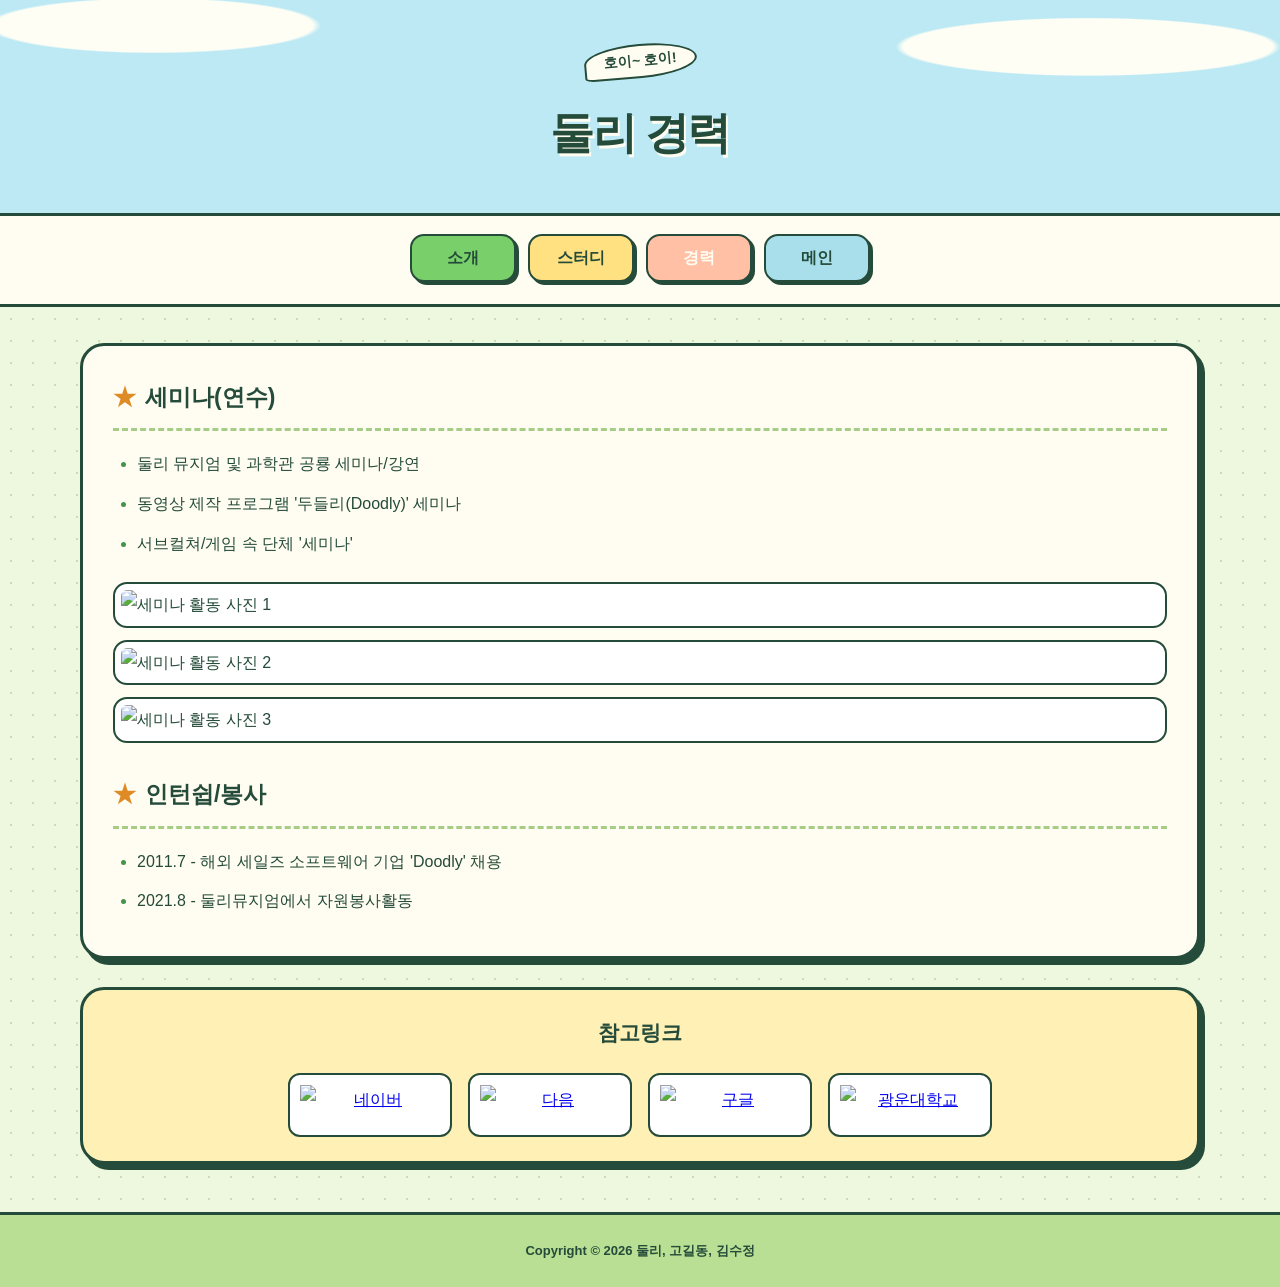
==== mcareer.html @ 33a957b9 "Add files via upload" ====
﻿<!DOCTYPE html>
<html lang="ko">
    <head>
        <meta charset="UTF-8">
        <meta name="viewport" content="width=device-width, initial-scale=1.0">
        <title>개인 경력</title>
        <link rel="stylesheet" type="text/css" href="mportpolio.css"/>
    </head>
    <body>
        <header>
            <h1>둘리 경력</h1>
        </header>
        <nav>
            <span><a href="minfo.html">소개</a></span>
            <span><a href="mstudy.html">스터디</a></span>
            <span><a href="mcareer.html" aria-current="page">경력</a></span>
            <span><a href="mintro.html">메인</a></span>
        </nav>
        <div class="content">
            <section class="section1">
                <h3>세미나(연수)</h3>
                <ul>
                    <li>둘리 뮤지엄 및 과학관 공룡 세미나/강연</li>
                    <li>동영상 제작 프로그램 '두들리(Doodly)' 세미나</li>
                    <li>서브컬쳐/게임 속 단체 '세미나'</li>
                </ul>
                <div id="pic-container">
                    <img id="pic1" class="semi-pic" src="content/seminar1.jpg" alt="세미나 활동 사진 1"/>
                    <img id="pic2" class="semi-pic" src="content/seminar2.jpg" alt="세미나 활동 사진 2"/>
                    <img id="pic3" class="semi-pic" src="content/seminar3.jpg" alt="세미나 활동 사진 3"/>
                </div>
                <h3>인턴쉽/봉사</h3>
                <ul>
                    <li>2011.7 - 해외 세일즈 소프트웨어 기업 'Doodly' 채용</li>
                    <li>2021.8 - 둘리뮤지엄에서 자원봉사활동</li>
                </ul>
            </section>
            <aside>
                <h3>참고링크</h3>
                <a href="https://www.naver.com">
                    <img class="portal" src="content/naver.jpg" alt="네이버"/>
                </a>
                <a href="https://www.daum.com">
                    <img class="portal" src="content/daum.jpg" alt="다음"/>
                </a>
                <a href="https://www.google.com">
                    <img class="portal" src="content/google.jpg" alt="구글"/>
                </a>
                <a href="https://www.kw.ac.kr">
                    <img class="portal" src="content/kw.png" alt="광운대학교"/>
                </a>
            </aside>
        </div>
        <footer>
            <h2>Copyright &copy; 2026 둘리, 고길동, 김수정</h2>
        </footer>
    </body>
</html>
---- mportpolio.css ----
﻿/* 둘리의 초록빛과 만화책의 또렷한 선을 담은 공통 테마 */
:root {
    --ink: #254b3a;
    --green: #79cf69;
    --cream: #fffdf1;
    --yellow: #ffe181;
    --shadow: 5px 6px 0 #254b3a;
}
* { margin: 0; padding: 0; box-sizing: border-box; }
body {
    min-height: 100vh;
    font-family: "Malgun Gothic", "맑은 고딕", sans-serif;
    color: var(--ink);
    line-height: 1.85;
    background-color: #edf8df;
    background-image: radial-gradient(#c5dfb6 1.5px, transparent 1.5px);
    background-size: 22px 22px;
}
header {
    position: relative;
    overflow: hidden;
    padding: 44px 20px 40px;
    text-align: center;
    background: radial-gradient(ellipse at 12% 12%, #fffef5 0 10%, transparent 10.5%),
                radial-gradient(ellipse at 85% 22%, #fffef5 0 12%, transparent 12.5%), #bce9f4;
    border-bottom: 3px solid var(--ink);
}
header::before {
    content: "호이~ 호이!";
    display: block;
    width: max-content;
    margin: 0 auto 14px;
    padding: 2px 18px;
    border: 2px solid var(--ink);
    border-radius: 50% 50% 50% 10%;
    background: var(--cream);
    font-size: 14px;
    font-weight: 700;
    transform: rotate(-5deg);
}
header h1 {
    position: relative;
    font-size: clamp(28px, 5vw, 44px);
    font-weight: 900;
    letter-spacing: -.04em;
    text-shadow: 2px 3px 0 #fffdf1;
}
nav {
    display: flex;
    justify-content: center;
    flex-wrap: wrap;
    gap: 12px;
    padding: 18px 20px 22px;
    background: var(--cream);
    border-bottom: 3px solid var(--ink);
}
nav a {
    display: block;
    min-width: 106px;
    padding: 7px 24px;
    border: 2px solid var(--ink);
    border-radius: 14px;
    background: var(--green);
    box-shadow: 3px 3px 0 var(--ink);
    color: var(--ink);
    text-decoration: none;
    text-align: center;
    font-weight: 800;
    transition: transform .18s, box-shadow .18s;
}
nav span:nth-child(2) a { background: #ffe181; }
nav span:nth-child(3) a { background: #ffc0a5; }
nav span:nth-child(4) a { background: #a9dfea; }
nav a:hover { transform: translateY(-3px); box-shadow: 3px 6px 0 var(--ink); }
nav a[aria-current="page"] { background: var(--ink); color: #fffdf1; }
a:focus-visible { outline: 3px solid #cc4e26; outline-offset: 5px; }
.content {
    width: min(1120px, 92%);
    margin: 36px auto 48px;
    display: flex;
    flex-direction: column;
    align-items: stretch;
    gap: 28px;
}
.section1, aside {
    border: 3px solid var(--ink);
    border-radius: 24px;
    box-shadow: var(--shadow);
}
.section1 { flex: 1; min-width: 0; padding: 30px; background: var(--cream); }
.section1 h3 {
    margin: 28px 0 18px;
    padding: 0 0 10px;
    border-bottom: 3px dashed #a6cc86;
    font-size: 23px;
}
.section1 h3:first-child { margin-top: 0; }
.section1 h3::before { content: "★"; color: #df8b25; margin-right: 9px; }
.section1 p { line-height: 2; word-break: keep-all; overflow-wrap: anywhere; }
.section1 ul { padding-left: 24px; }
.section1 li { margin-bottom: 10px; overflow-wrap: anywhere; }
.section1 li::marker { color: #42954a; }
.section1::after { content: ""; display: block; clear: both; }
img { max-width: 100%; height: auto; }
#stu-pic {
    float: left;
    width: 210px;
    height: 250px;
    object-fit: contain;
    margin: 0 24px 18px 0;
    padding: 12px;
    background: #e4f4cc;
    border: 2px solid var(--ink);
    border-radius: 24px;
}
#pic-container {
    display: grid;
    grid-template-columns: minmax(0, 1fr);
    gap: 12px;
    margin: 24px 0 30px;
}
.semi-pic {
    display: block;
    width: 100%;
    height: auto;
    object-fit: contain;
    padding: 6px;
    border: 2px solid var(--ink);
    border-radius: 14px;
    background: #fff;
}
#logo {
    display: block;
    width: min(100%, 280px);
    max-height: 190px;
    object-fit: contain;
    margin: 24px auto 0;
    padding: 12px;
    background: #fff;
    border: 2px solid var(--ink);
    border-radius: 18px;
}
video {
    display: block;
    width: 100%;
    max-width: 680px;
    max-height: 400px;
    margin: 22px auto 28px;
    border: 3px solid var(--ink);
    border-radius: 16px;
    background: #172c23;
}
#year-table { width: 100%; margin: 12px 0; border-collapse: collapse; font-size: 14px; }
#year-table th, #year-table td { border: 2px solid #8eae78; padding: 10px 12px; text-align: left; }
#year-table th { background: #dbefbc; }
#year-table td { background: #fff; }
aside { width: 100%; min-width: 0; display: flex; flex-wrap: wrap; justify-content: center; gap: 16px; padding: 24px 18px; background: #fff0b6; text-align: center; }
aside h3 { width: 100%; margin-bottom: 4px; font-size: 21px; }
aside a { display: block; width: fit-content; max-width: 100%; margin: 0; border-radius: 12px; }
.portal {
    display: block;
    width: 164px;
    height: 64px;
    object-fit: contain;
    padding: 10px;
    background: #fff;
    border: 2px solid var(--ink);
    border-radius: 12px;
    transition: transform .18s;
}
aside a:hover .portal { transform: rotate(-3deg); }
footer { padding: 24px 18px; text-align: center; background: #b9df94; border-top: 3px solid var(--ink); }
footer h2 { font-size: 13px; font-weight: 600; }
@media (max-width: 800px) {
    .content { flex-direction: column; gap: 24px; }
    .section1, aside { width: 100%; }
    aside { flex-basis: auto; display: flex; flex-wrap: wrap; justify-content: center; gap: 12px; }
    aside h3 { width: 100%; margin-bottom: 0; }
    aside a { margin: 0; }
}
@media (max-width: 480px) {
    header { padding: 28px 16px; }
    nav { gap: 10px; padding: 14px 18px 18px; }
    nav span { width: calc(50% - 5px); }
    nav a { min-width: 0; padding: 7px 10px; }
    .content { margin-top: 24px; }
    .section1 { padding: 22px 18px; }
    .section1 h3 { font-size: 20px; }
    #stu-pic { float: none; display: block; width: 180px; height: 210px; margin: 0 auto 22px; }
    #pic-container { grid-template-columns: 1fr; }
    .semi-pic { height: auto; }
    .portal { width: 126px; height: 56px; }
    #year-table th, #year-table td { padding: 8px; }
}
@media (prefers-reduced-motion: reduce) {
    nav a, .portal { transition: none; }
}
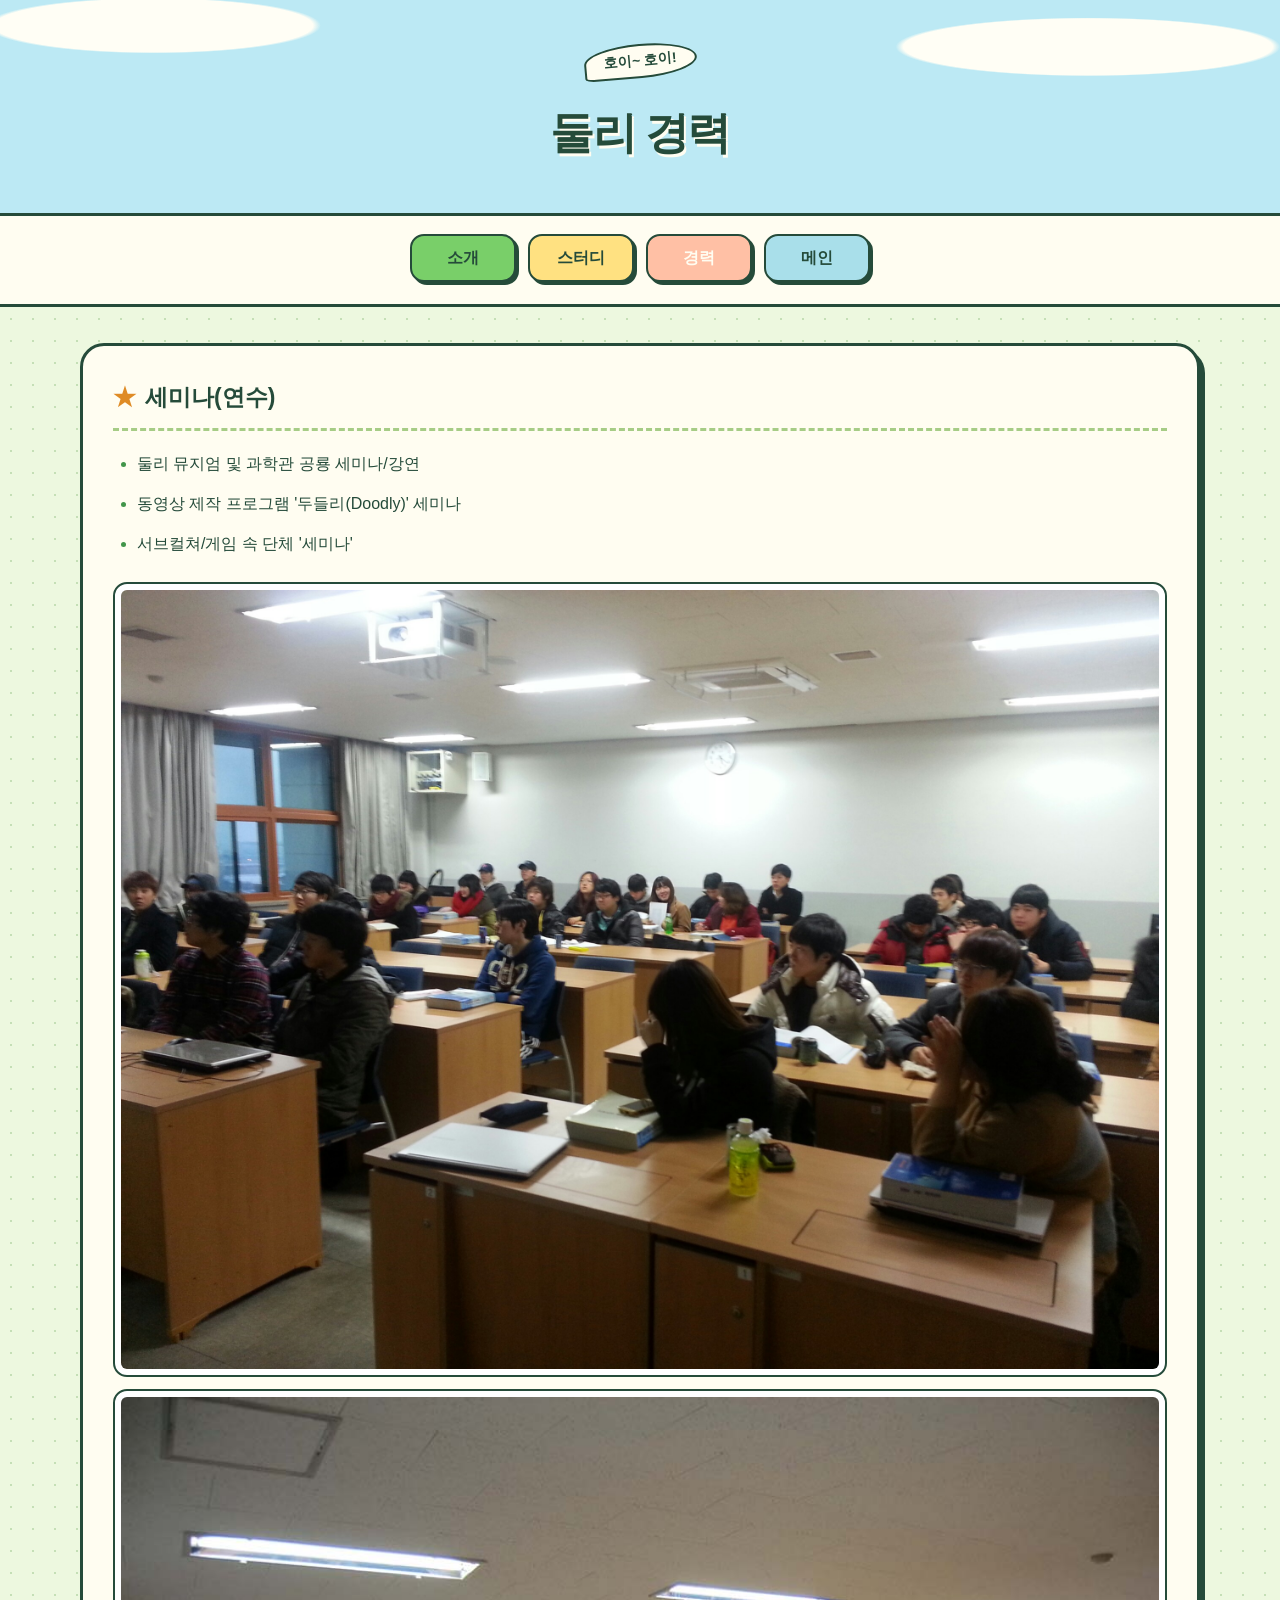
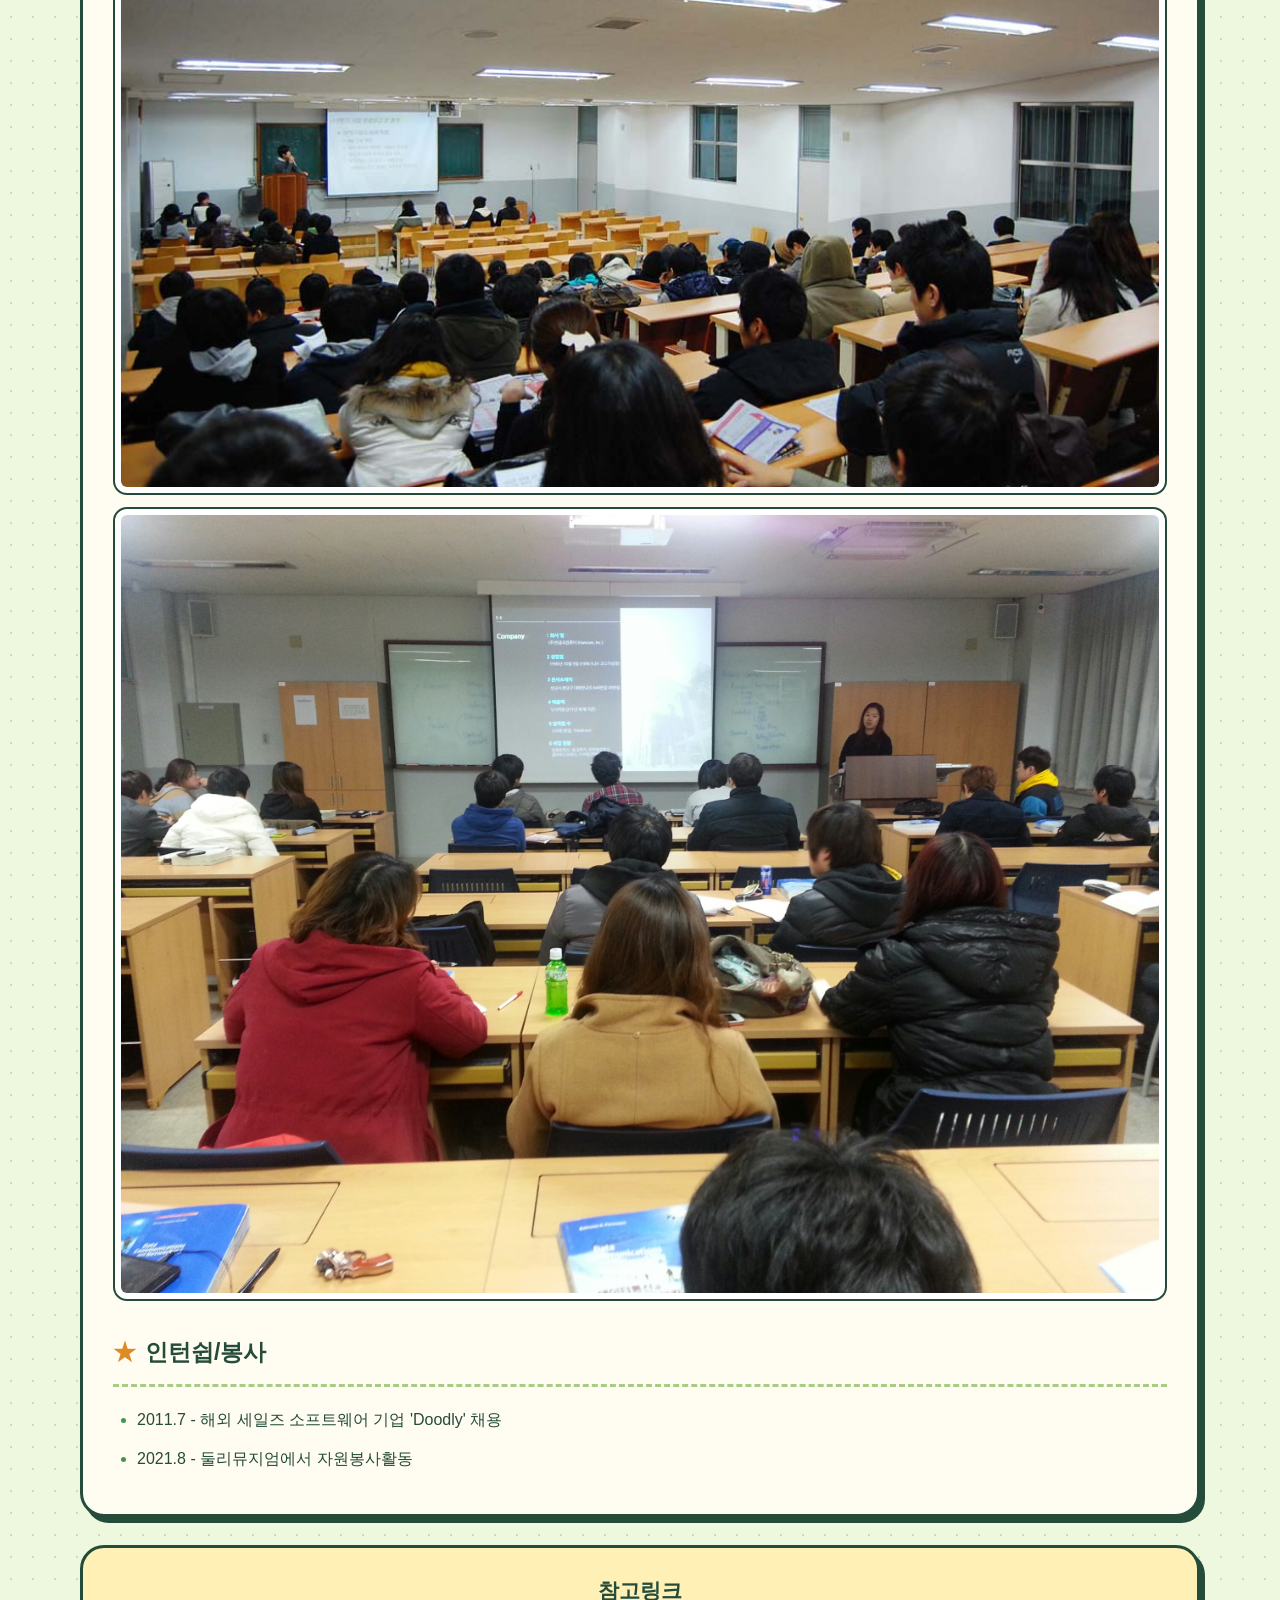
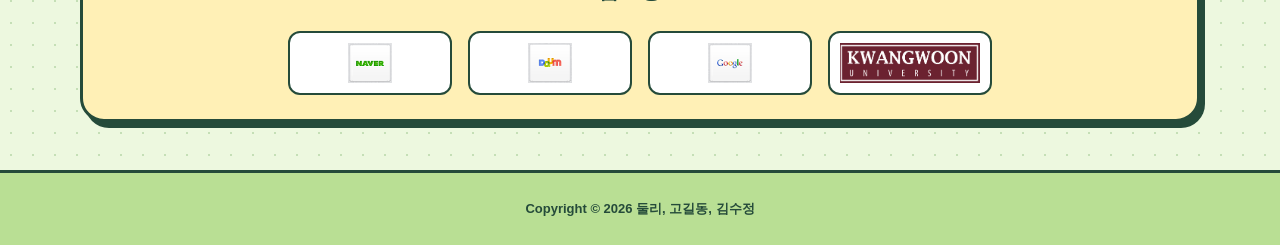
==== commit 60804f82: "Use index.html as portfolio home page" ====
--- a/mcareer.html
+++ b/mcareer.html
@@ -14,7 +14,7 @@
             <span><a href="minfo.html">소개</a></span>
             <span><a href="mstudy.html">스터디</a></span>
             <span><a href="mcareer.html" aria-current="page">경력</a></span>
-            <span><a href="mintro.html">메인</a></span>
+            <span><a href="index.html">메인</a></span>
         </nav>
         <div class="content">
             <section class="section1">
